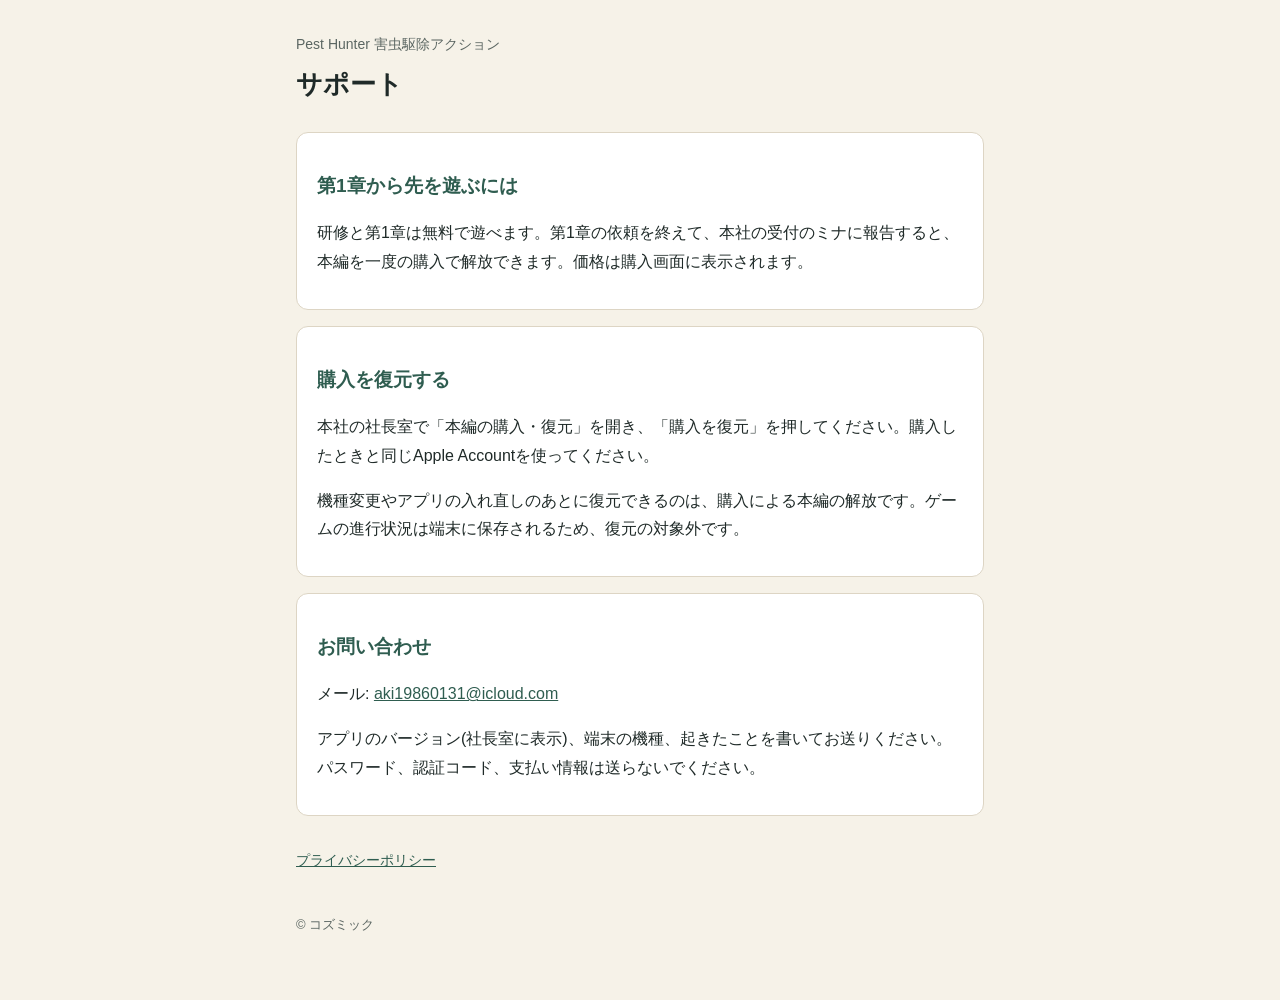
==== index.html @ addca5b9 "Pest Hunter のサポートとプライバシーポリシー" ====
<!doctype html>
<html lang="ja">
<head>
<meta charset="utf-8">
<meta name="viewport" content="width=device-width, initial-scale=1">
<title>Pest Hunter サポート</title>
<link rel="stylesheet" href="style.css">
</head>
<body>
<main>
<header><p>Pest Hunter 害虫駆除アクション</p><h1>サポート</h1></header>

<section>
<h2>第1章から先を遊ぶには</h2>
<p>研修と第1章は無料で遊べます。第1章の依頼を終えて、本社の受付のミナに報告すると、本編を一度の購入で解放できます。価格は購入画面に表示されます。</p>
</section>

<section>
<h2>購入を復元する</h2>
<p>本社の社長室で「本編の購入・復元」を開き、「購入を復元」を押してください。購入したときと同じApple Accountを使ってください。</p>
<p>機種変更やアプリの入れ直しのあとに復元できるのは、購入による本編の解放です。ゲームの進行状況は端末に保存されるため、復元の対象外です。</p>
</section>

<section>
<h2>お問い合わせ</h2>
<p>メール: <a href="mailto:aki19860131@icloud.com">aki19860131@icloud.com</a></p>
<p>アプリのバージョン(社長室に表示)、端末の機種、起きたことを書いてお送りください。パスワード、認証コード、支払い情報は送らないでください。</p>
</section>

<nav><a href="privacy.html">プライバシーポリシー</a></nav>
<footer>© コズミック</footer>
</main>
</body>
</html>
---- style.css ----
:root { --bg: #f6f2e8; --text: #1f2a28; --muted: #5b6662; --accent: #2f5d50; --card: #ffffff; --line: #ddd5c4; }
@media (prefers-color-scheme: dark) { :root { --bg: #142321; --text: #ece6d8; --muted: #a9b4ae; --accent: #8fc7b3; --card: #1c2f2c; --line: #2e4541; } }
* { box-sizing: border-box; }
body { margin: 0; background: var(--bg); color: var(--text); font-family: -apple-system, "Hiragino Sans", "BIZ UDPGothic", sans-serif; line-height: 1.8; }
main { max-width: 720px; margin: 0 auto; padding: 32px 16px 64px; }
header { margin-bottom: 24px; }
header p { margin: 0; color: var(--muted); font-size: 14px; }
h1 { font-size: 26px; margin: 4px 0 0; }
h2 { font-size: 19px; margin: 32px 0 8px; color: var(--accent); }
section { background: var(--card); border: 1px solid var(--line); border-radius: 12px; padding: 4px 20px 16px; margin-bottom: 16px; }
nav { margin-top: 32px; font-size: 14px; }
a { color: var(--accent); }
footer { margin-top: 40px; color: var(--muted); font-size: 13px; }
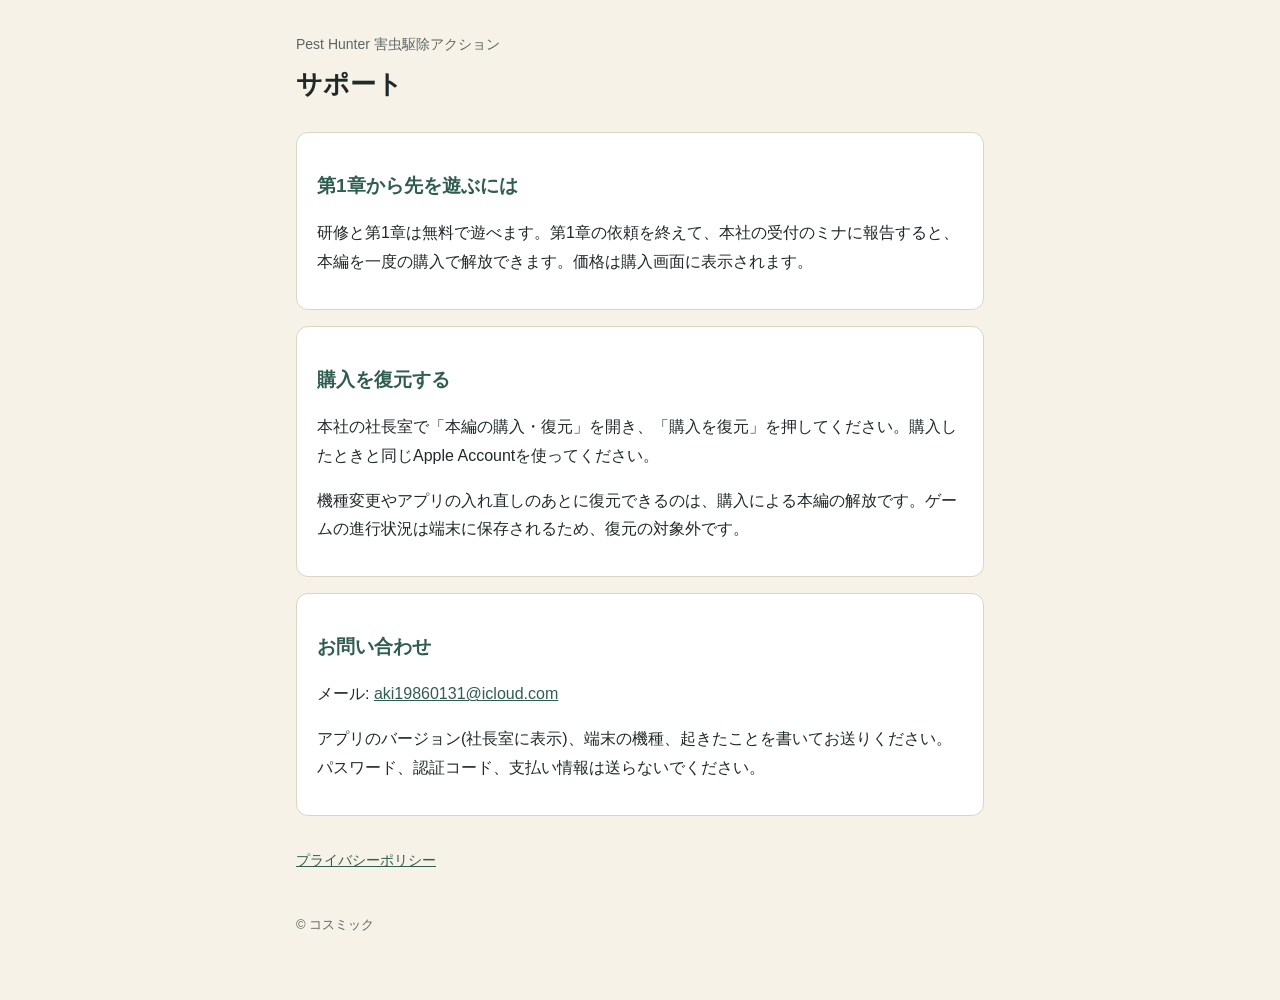
==== commit 5d1ee043: "制作名義をコスミックに直す" ====
--- a/index.html
+++ b/index.html
@@ -28,7 +28,7 @@
 </section>
 
 <nav><a href="privacy.html">プライバシーポリシー</a></nav>
-<footer>© コズミック</footer>
+<footer>© コスミック</footer>
 </main>
 </body>
 </html>
